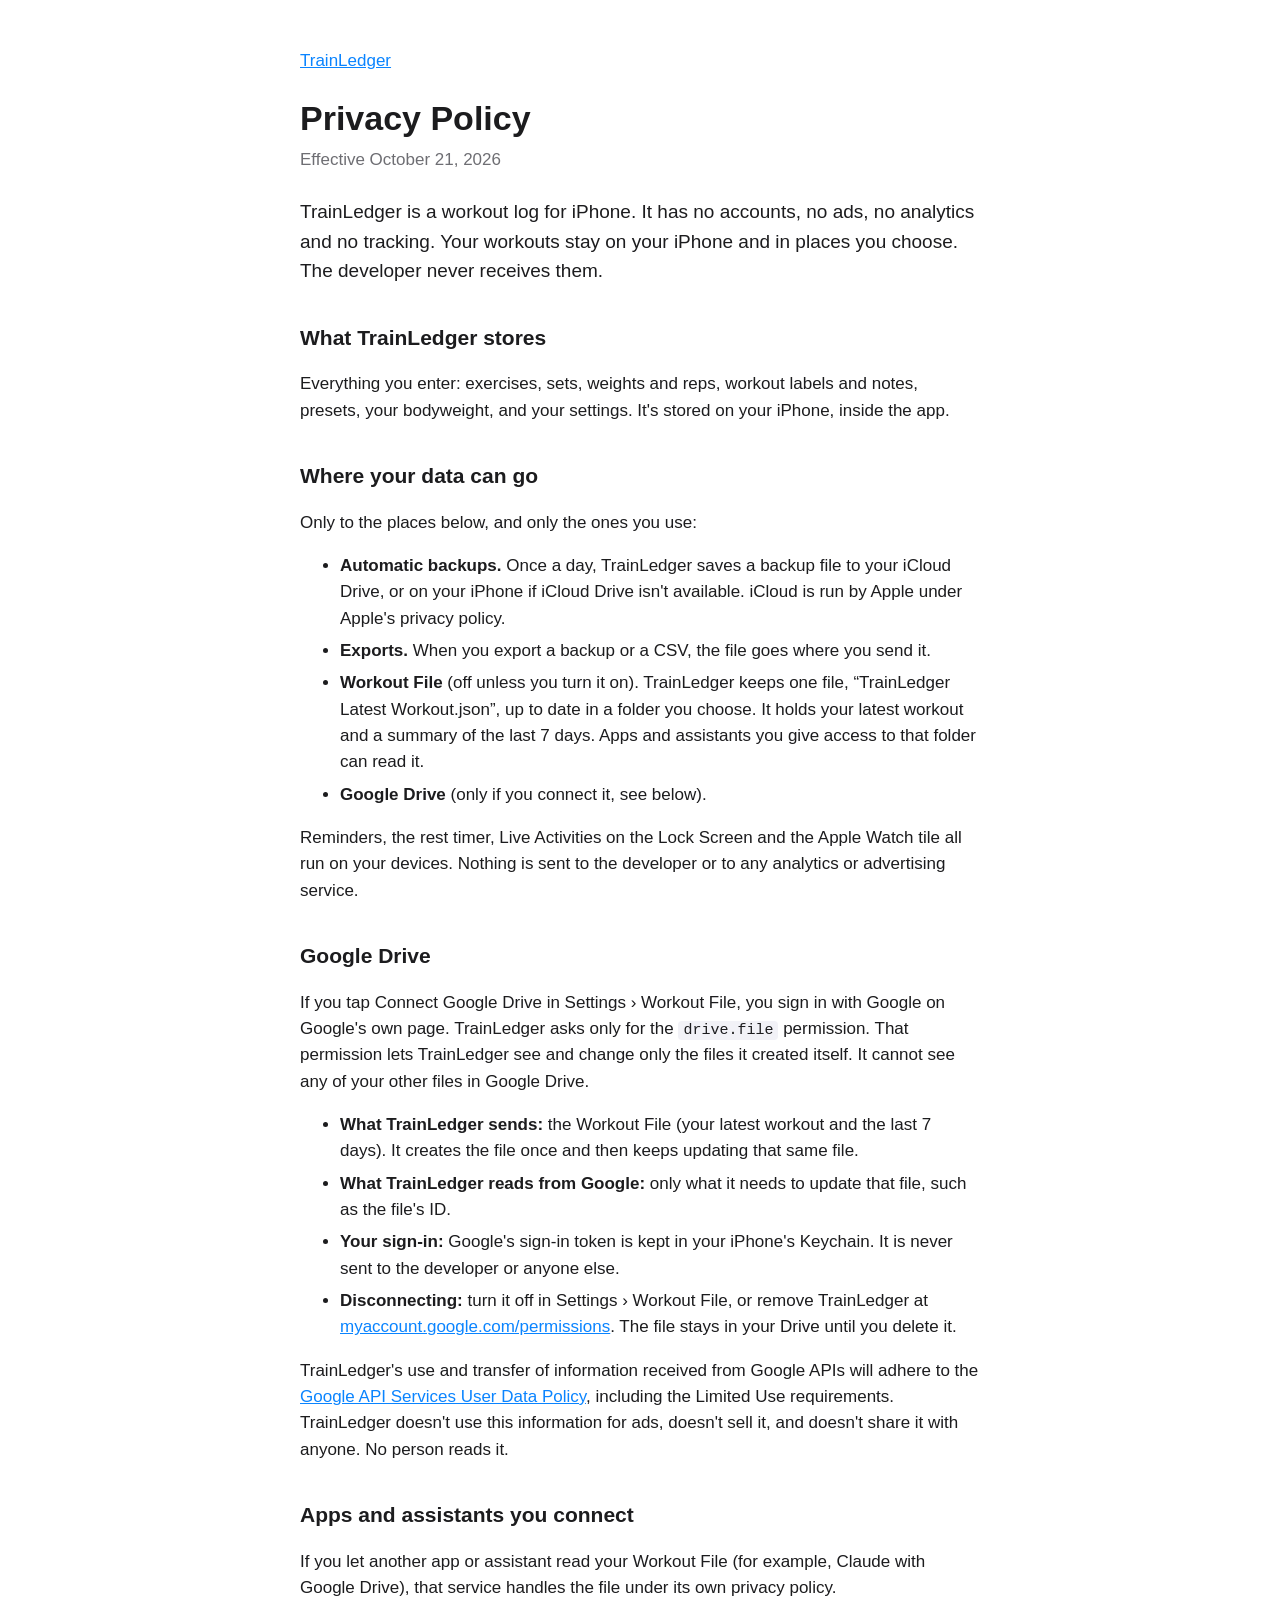
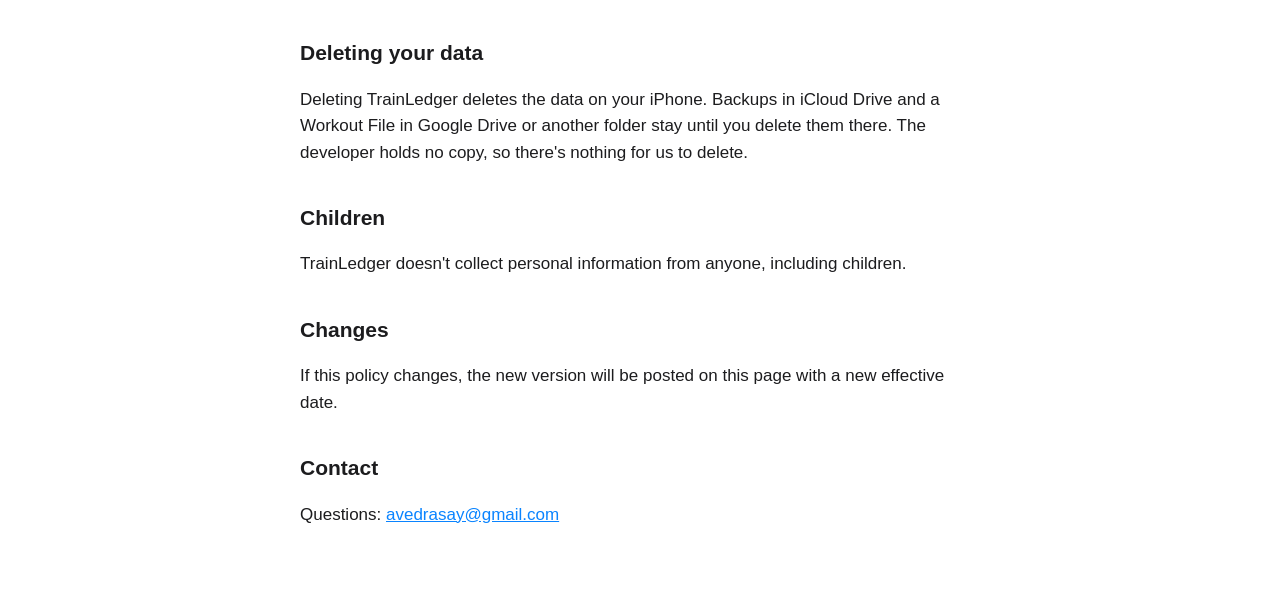
==== privacy.html @ e7c51177 "Create privacy policy page for TrainLedgerAdd privacy policy Added a comprehensive privacy policy fo" ====
<!doctype html>
<html lang="en">
<head>
<meta charset="utf-8">
<meta name="viewport" content="width=device-width, initial-scale=1">
<title>TrainLedger Privacy Policy</title>
<link rel="stylesheet" href="style.css">
</head>
<body>
<main>
<p class="back"><a href="index.html">TrainLedger</a></p>
<h1>Privacy Policy</h1>
<p class="meta">Effective October 21, 2026</p>

<p class="lead">TrainLedger is a workout log for iPhone. It has no accounts, no ads, no analytics and no tracking. Your workouts stay on your iPhone and in places you choose. The developer never receives them.</p>

<h2>What TrainLedger stores</h2>
<p>Everything you enter: exercises, sets, weights and reps, workout labels and notes, presets, your bodyweight, and your settings. It's stored on your iPhone, inside the app.</p>

<h2>Where your data can go</h2>
<p>Only to the places below, and only the ones you use:</p>
<ul>
<li><strong>Automatic backups.</strong> Once a day, TrainLedger saves a backup file to your iCloud Drive, or on your iPhone if iCloud Drive isn't available. iCloud is run by Apple under Apple's privacy policy.</li>
<li><strong>Exports.</strong> When you export a backup or a CSV, the file goes where you send it.</li>
<li><strong>Workout File</strong> (off unless you turn it on). TrainLedger keeps one file, &ldquo;TrainLedger Latest Workout.json&rdquo;, up to date in a folder you choose. It holds your latest workout and a summary of the last 7 days. Apps and assistants you give access to that folder can read it.</li>
<li><strong>Google Drive</strong> (only if you connect it, see below).</li>
</ul>
<p>Reminders, the rest timer, Live Activities on the Lock Screen and the Apple Watch tile all run on your devices. Nothing is sent to the developer or to any analytics or advertising service.</p>

<h2>Google Drive</h2>
<p>If you tap Connect Google Drive in Settings › Workout File, you sign in with Google on Google's own page. TrainLedger asks only for the <code>drive.file</code> permission. That permission lets TrainLedger see and change only the files it created itself. It cannot see any of your other files in Google Drive.</p>
<ul>
<li><strong>What TrainLedger sends:</strong> the Workout File (your latest workout and the last 7 days). It creates the file once and then keeps updating that same file.</li>
<li><strong>What TrainLedger reads from Google:</strong> only what it needs to update that file, such as the file's ID.</li>
<li><strong>Your sign-in:</strong> Google's sign-in token is kept in your iPhone's Keychain. It is never sent to the developer or anyone else.</li>
<li><strong>Disconnecting:</strong> turn it off in Settings › Workout File, or remove TrainLedger at <a href="https://myaccount.google.com/permissions">myaccount.google.com/permissions</a>. The file stays in your Drive until you delete it.</li>
</ul>
<p>TrainLedger's use and transfer of information received from Google APIs will adhere to the <a href="https://developers.google.com/terms/api-services-user-data-policy">Google API Services User Data Policy</a>, including the Limited Use requirements. TrainLedger doesn't use this information for ads, doesn't sell it, and doesn't share it with anyone. No person reads it.</p>

<h2>Apps and assistants you connect</h2>
<p>If you let another app or assistant read your Workout File (for example, Claude with Google Drive), that service handles the file under its own privacy policy.</p>

<h2>Deleting your data</h2>
<p>Deleting TrainLedger deletes the data on your iPhone. Backups in iCloud Drive and a Workout File in Google Drive or another folder stay until you delete them there. The developer holds no copy, so there's nothing for us to delete.</p>

<h2>Children</h2>
<p>TrainLedger doesn't collect personal information from anyone, including children.</p>

<h2>Changes</h2>
<p>If this policy changes, the new version will be posted on this page with a new effective date.</p>

<h2>Contact</h2>
<p>Questions: <a href="mailto:avedrasay@gmail.com">avedrasay@gmail.com</a></p>
</main>
</body>
</html>
---- style.css ----
:root { --bg: #ffffff; --text: #1c1c1e; --muted: #6e6e73; --accent: #0a84ff; --code: #f2f2f7; }
@media (prefers-color-scheme: dark) {
  :root { --bg: #000000; --text: #f2f2f7; --muted: #98989d; --accent: #409cff; --code: #1c1c1e; }
}
body { margin: 0; background: var(--bg); color: var(--text);
  font: 17px/1.55 -apple-system, BlinkMacSystemFont, "Segoe UI", Roboto, sans-serif; }
main { max-width: 680px; margin: 0 auto; padding: 48px 16px 64px; }
h1 { font-size: 34px; line-height: 1.2; margin: 0 0 8px; }
h2 { font-size: 21px; margin: 36px 0 8px; }
.lead { font-size: 19px; }
.meta, .back { color: var(--muted); margin: 0 0 24px; }
a { color: var(--accent); }
code { background: var(--code); padding: 1px 5px; border-radius: 4px; font-size: 15px; }
li { margin: 6px 0; }
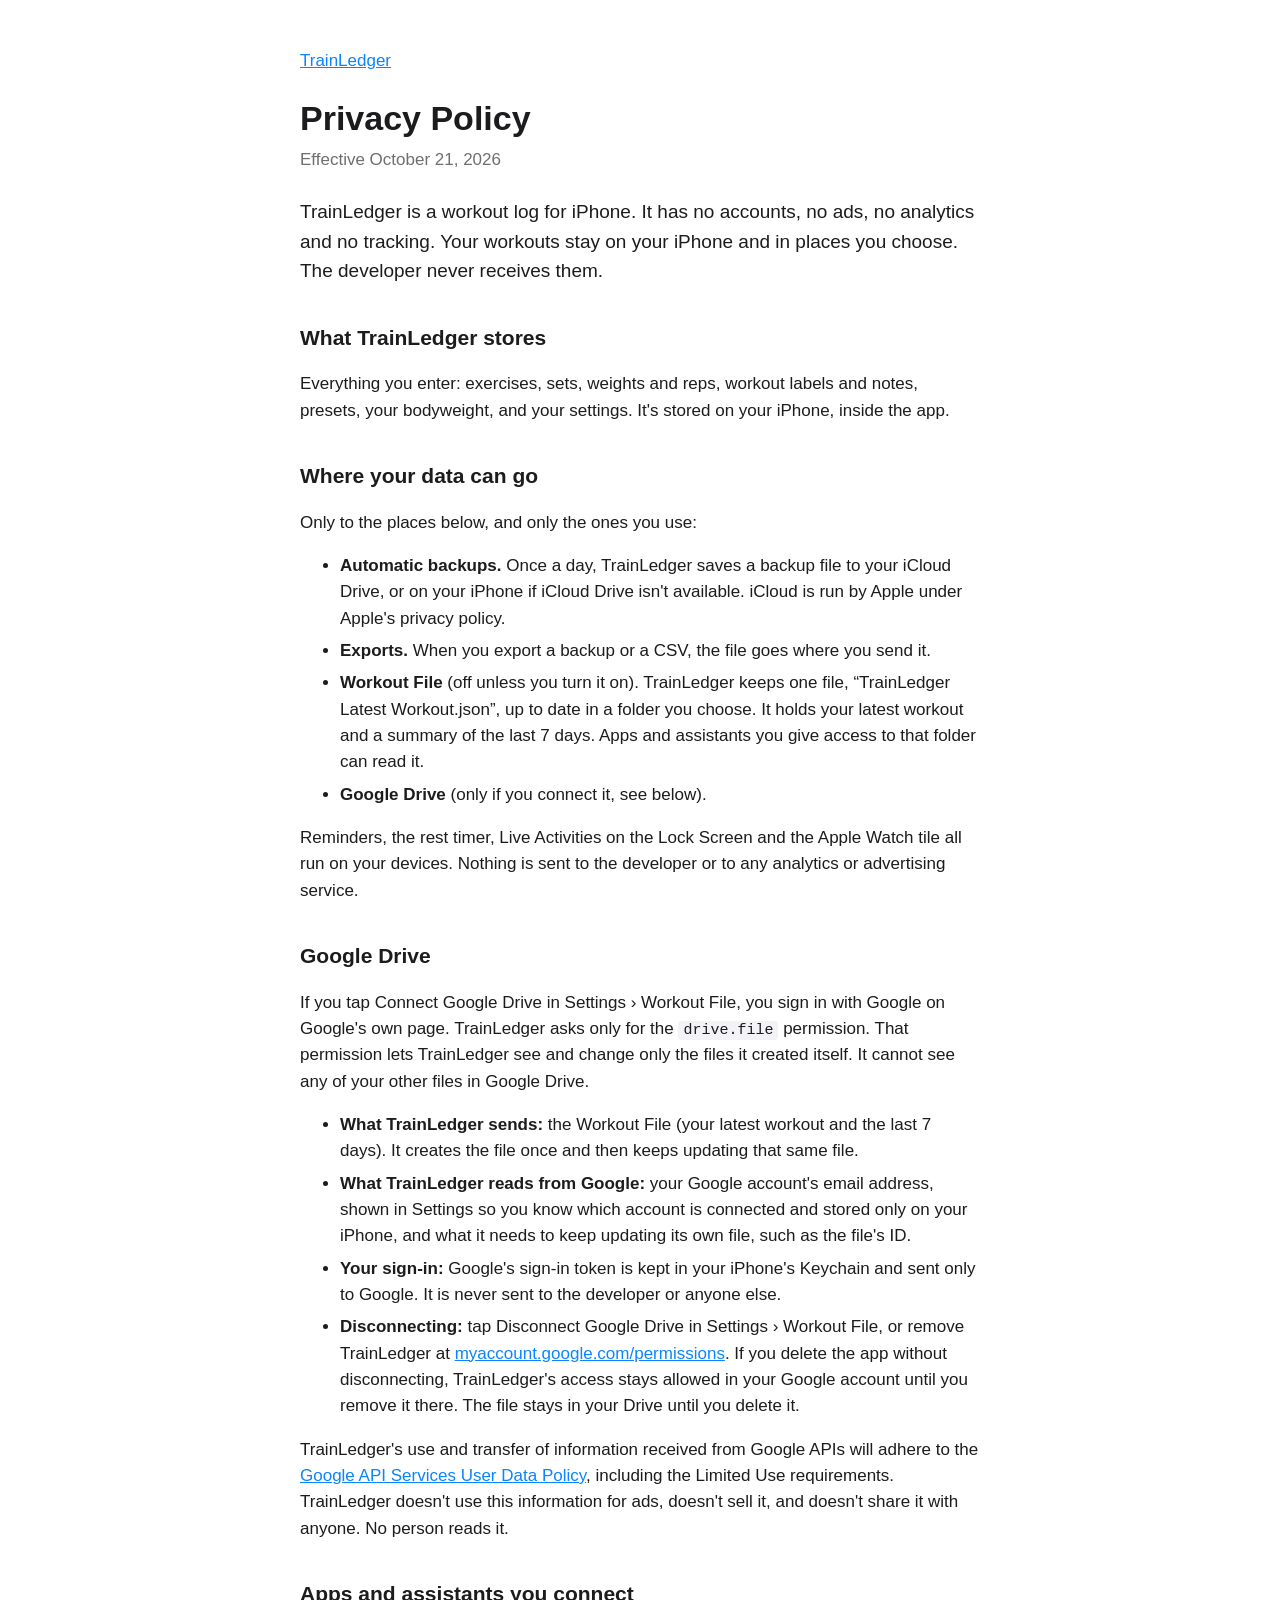
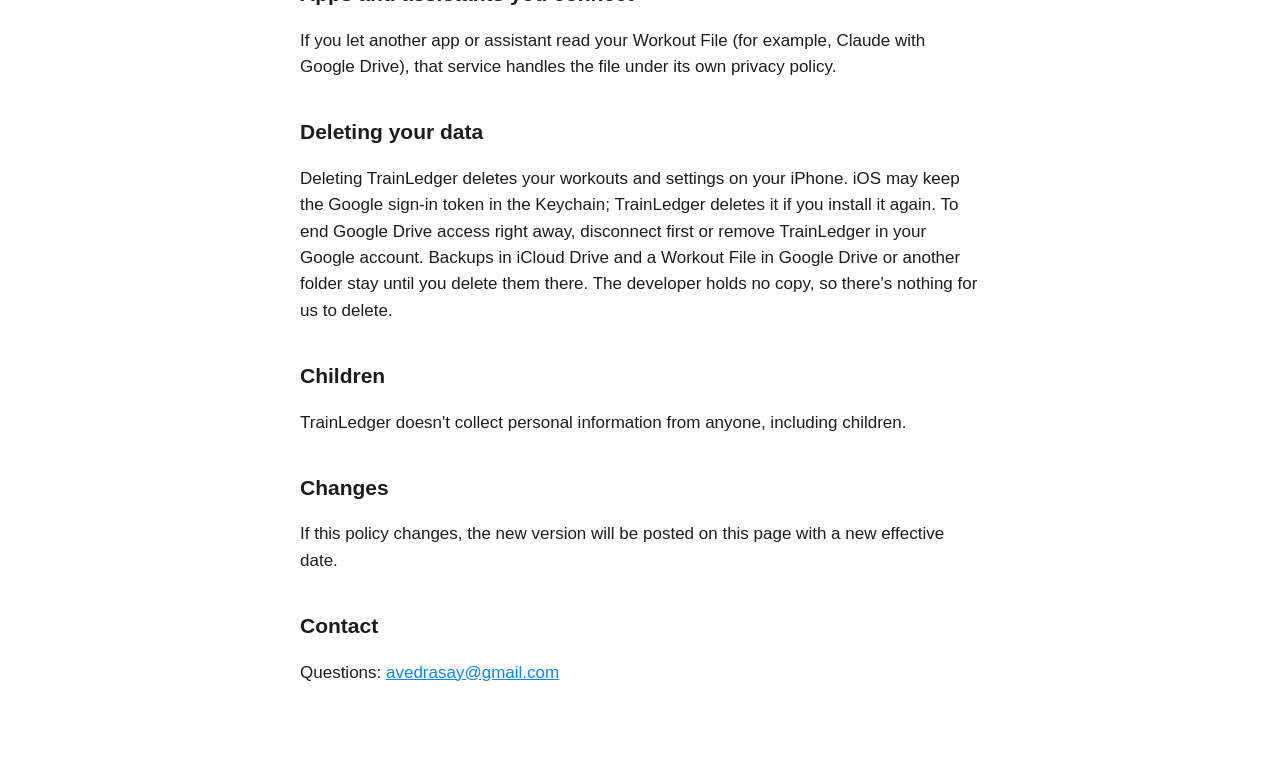
==== commit 385774de: "Update privacy policy details for Google Drive access" ====
--- a/privacy.html
+++ b/privacy.html
@@ -31,9 +31,9 @@
 <p>If you tap Connect Google Drive in Settings › Workout File, you sign in with Google on Google's own page. TrainLedger asks only for the <code>drive.file</code> permission. That permission lets TrainLedger see and change only the files it created itself. It cannot see any of your other files in Google Drive.</p>
 <ul>
 <li><strong>What TrainLedger sends:</strong> the Workout File (your latest workout and the last 7 days). It creates the file once and then keeps updating that same file.</li>
-<li><strong>What TrainLedger reads from Google:</strong> only what it needs to update that file, such as the file's ID.</li>
-<li><strong>Your sign-in:</strong> Google's sign-in token is kept in your iPhone's Keychain. It is never sent to the developer or anyone else.</li>
-<li><strong>Disconnecting:</strong> turn it off in Settings › Workout File, or remove TrainLedger at <a href="https://myaccount.google.com/permissions">myaccount.google.com/permissions</a>. The file stays in your Drive until you delete it.</li>
+<li><strong>What TrainLedger reads from Google:</strong> your Google account's email address, shown in Settings so you know which account is connected and stored only on your iPhone, and what it needs to keep updating its own file, such as the file's ID.</li>
+<li><strong>Your sign-in:</strong> Google's sign-in token is kept in your iPhone's Keychain and sent only to Google. It is never sent to the developer or anyone else.</li>
+<li><strong>Disconnecting:</strong> tap Disconnect Google Drive in Settings › Workout File, or remove TrainLedger at <a href="https://myaccount.google.com/permissions">myaccount.google.com/permissions</a>. If you delete the app without disconnecting, TrainLedger's access stays allowed in your Google account until you remove it there. The file stays in your Drive until you delete it.</li>
 </ul>
 <p>TrainLedger's use and transfer of information received from Google APIs will adhere to the <a href="https://developers.google.com/terms/api-services-user-data-policy">Google API Services User Data Policy</a>, including the Limited Use requirements. TrainLedger doesn't use this information for ads, doesn't sell it, and doesn't share it with anyone. No person reads it.</p>
 
@@ -41,7 +41,7 @@
 <p>If you let another app or assistant read your Workout File (for example, Claude with Google Drive), that service handles the file under its own privacy policy.</p>
 
 <h2>Deleting your data</h2>
-<p>Deleting TrainLedger deletes the data on your iPhone. Backups in iCloud Drive and a Workout File in Google Drive or another folder stay until you delete them there. The developer holds no copy, so there's nothing for us to delete.</p>
+<p>Deleting TrainLedger deletes your workouts and settings on your iPhone. iOS may keep the Google sign-in token in the Keychain; TrainLedger deletes it if you install it again. To end Google Drive access right away, disconnect first or remove TrainLedger in your Google account. Backups in iCloud Drive and a Workout File in Google Drive or another folder stay until you delete them there. The developer holds no copy, so there's nothing for us to delete.</p>
 
 <h2>Children</h2>
 <p>TrainLedger doesn't collect personal information from anyone, including children.</p>
